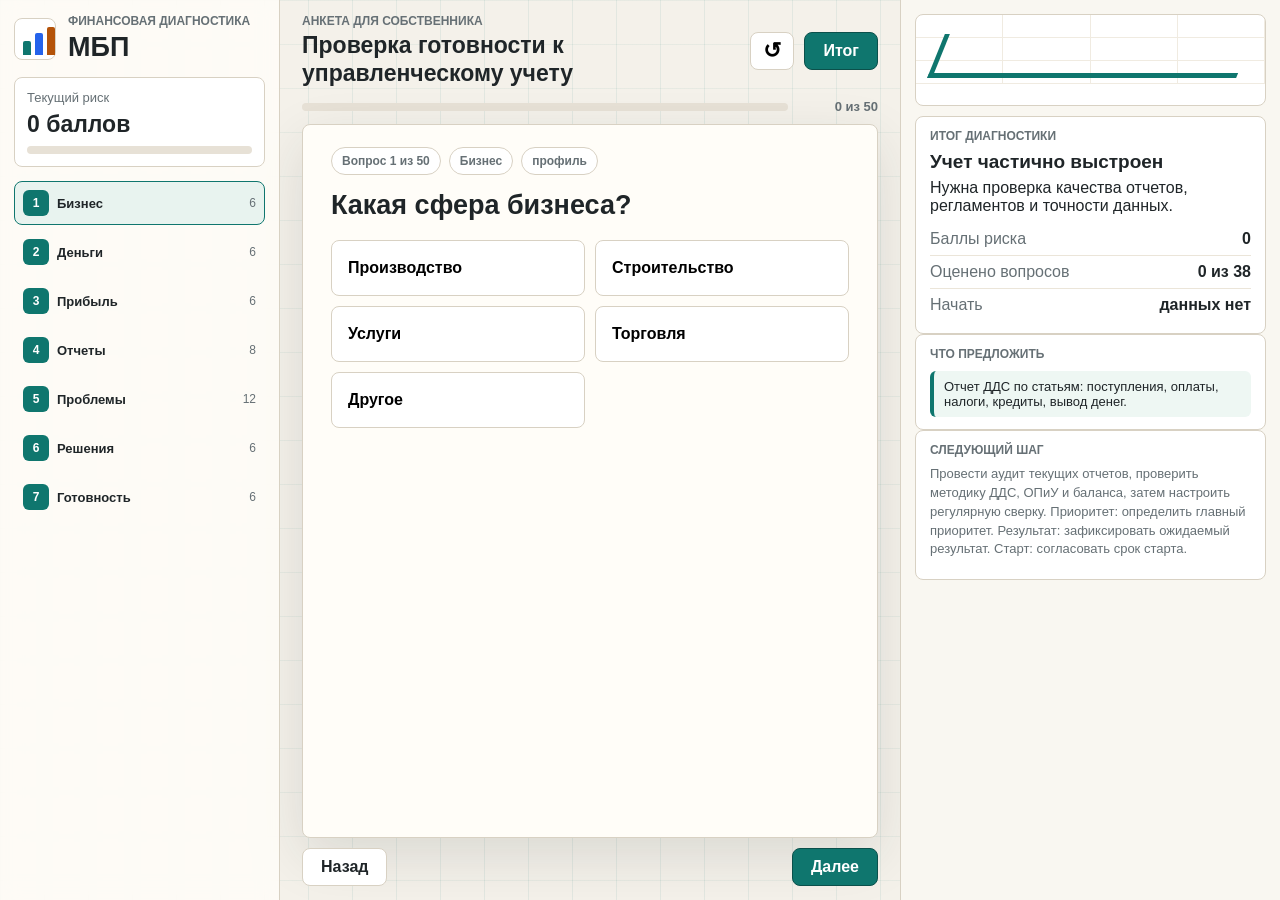
==== диагностика МБП/index.html @ 45a4d308 "Добавить диагностику МБП" ====
<!doctype html>
<html lang="ru">
  <head>
    <meta charset="UTF-8" />
    <meta name="viewport" content="width=device-width, initial-scale=1.0" />
    <title>Диагностика управленческого учета МБП</title>
    <link rel="stylesheet" href="styles.css?v=2026-06-27-3" />
  </head>
  <body>
    <main class="app-shell">
      <aside class="sidebar" aria-label="Навигация по диагностике">
        <div class="brand">
          <div class="brand-mark" aria-hidden="true">
            <span></span>
            <span></span>
            <span></span>
          </div>
          <div>
            <p class="eyebrow">Финансовая диагностика</p>
            <h1>МБП</h1>
          </div>
        </div>

        <div class="score-card">
          <p>Текущий риск</p>
          <strong id="live-risk">0 баллов</strong>
          <div class="risk-meter" aria-hidden="true">
            <span id="risk-fill"></span>
          </div>
        </div>

        <nav class="section-nav" id="section-nav"></nav>
      </aside>

      <section class="workspace">
        <header class="topbar">
          <div>
            <p class="eyebrow">Анкета для собственника</p>
            <h2>Проверка готовности к управленческому учету</h2>
          </div>
          <div class="topbar-actions">
            <button class="icon-button" id="restart-button" type="button" title="Начать заново" aria-label="Начать заново">
              ↺
            </button>
            <button class="primary-action" id="result-button" type="button">Итог</button>
          </div>
        </header>

        <div class="progress-row">
          <div class="progress-track" aria-hidden="true">
            <span id="progress-fill"></span>
          </div>
          <span id="progress-label">0 из 50</span>
        </div>

        <section class="question-panel" id="question-panel" aria-live="polite"></section>

        <footer class="step-actions">
          <button class="secondary-action" id="prev-button" type="button">Назад</button>
          <button class="primary-action" id="next-button" type="button">Далее</button>
        </footer>
      </section>

      <section class="result-pane" id="result-pane" aria-label="Результат диагностики">
        <div class="result-visual" aria-hidden="true">
          <div class="visual-grid">
            <span></span><span></span><span></span><span></span>
            <span></span><span></span><span></span><span></span>
            <span></span><span></span><span></span><span></span>
          </div>
          <div class="visual-line"></div>
        </div>
        <div id="result-content"></div>
      </section>
    </main>

    <script src="app.js?v=2026-06-27-3"></script>
  </body>
</html>
---- диагностика МБП/styles.css ----
:root {
  --bg: #f4f1ea;
  --panel: #fffdf8;
  --ink: #1f2528;
  --muted: #667075;
  --line: #d8d1c3;
  --accent: #0f766e;
  --accent-dark: #0b504b;
  --warn: #b45309;
  --danger: #b91c1c;
  --blue: #2563eb;
  --shadow: 0 18px 55px rgba(35, 40, 42, 0.12);
  font-family: Inter, "Segoe UI", Arial, sans-serif;
}

* {
  box-sizing: border-box;
}

body {
  margin: 0;
  min-height: 100vh;
  overflow: hidden;
  color: var(--ink);
  background:
    linear-gradient(90deg, rgba(15, 118, 110, 0.08) 0 1px, transparent 1px 100%),
    linear-gradient(rgba(15, 118, 110, 0.06) 0 1px, transparent 1px 100%),
    var(--bg);
  background-size: 44px 44px;
}

button,
input {
  font: inherit;
}

button {
  cursor: pointer;
}

.app-shell {
  display: grid;
  grid-template-columns: 280px minmax(0, 1fr) 380px;
  height: 100vh;
  overflow: hidden;
}

.sidebar {
  display: flex;
  flex-direction: column;
  gap: 14px;
  min-height: 0;
  padding: 14px 14px;
  border-right: 1px solid var(--line);
  background: rgba(255, 253, 248, 0.84);
  backdrop-filter: blur(10px);
}

.brand {
  display: flex;
  gap: 12px;
  align-items: center;
}

.brand-mark {
  display: grid;
  grid-template-columns: repeat(3, 8px);
  align-items: end;
  gap: 4px;
  width: 42px;
  height: 42px;
  padding: 8px;
  border: 1px solid var(--line);
  border-radius: 8px;
  background: #fff;
}

.brand-mark span {
  display: block;
  width: 8px;
  border-radius: 2px 2px 0 0;
  background: var(--accent);
}

.brand-mark span:nth-child(1) { height: 14px; }
.brand-mark span:nth-child(2) { height: 22px; background: var(--blue); }
.brand-mark span:nth-child(3) { height: 28px; background: var(--warn); }

.eyebrow {
  margin: 0 0 4px;
  color: var(--muted);
  font-size: 12px;
  font-weight: 700;
  text-transform: uppercase;
}

h1,
h2,
h3,
p {
  margin-top: 0;
}

h1 {
  margin-bottom: 0;
  font-size: 27px;
}

h2 {
  margin-bottom: 0;
  font-size: 23px;
  line-height: 1.2;
}

.score-card {
  padding: 12px;
  border: 1px solid var(--line);
  border-radius: 8px;
  background: #fff;
}

.score-card p {
  margin-bottom: 6px;
  color: var(--muted);
  font-size: 13px;
}

.score-card strong {
  display: block;
  margin-bottom: 8px;
  font-size: 23px;
}

.risk-meter,
.progress-track {
  overflow: hidden;
  height: 8px;
  border-radius: 999px;
  background: #e7e1d6;
}

.risk-meter span,
.progress-track span {
  display: block;
  width: 0;
  height: 100%;
  border-radius: inherit;
  background: var(--accent);
  transition: width 0.25s ease, background 0.25s ease;
}

.section-nav {
  display: grid;
  gap: 5px;
  min-height: 0;
}

.section-button {
  display: grid;
  grid-template-columns: 26px minmax(0, 1fr) auto;
  align-items: center;
  gap: 8px;
  width: 100%;
  padding: 8px;
  border: 1px solid transparent;
  border-radius: 8px;
  color: var(--ink);
  background: transparent;
  text-align: left;
}

.section-button.is-active {
  border-color: var(--accent);
  background: #e8f3ef;
}

.section-button span:first-child {
  display: grid;
  place-items: center;
  width: 26px;
  height: 26px;
  border-radius: 6px;
  color: #fff;
  background: var(--accent);
  font-size: 12px;
  font-weight: 800;
}

.section-button span:nth-child(2) {
  overflow: hidden;
  font-size: 13px;
  font-weight: 700;
  text-overflow: ellipsis;
  white-space: nowrap;
}

.section-button small {
  color: var(--muted);
  font-size: 12px;
}

.workspace {
  display: flex;
  flex-direction: column;
  min-width: 0;
  min-height: 0;
  height: 100vh;
  padding: 14px 22px;
}

.topbar,
.step-actions,
.progress-row {
  display: flex;
  align-items: center;
  justify-content: space-between;
  gap: 16px;
}

.topbar-actions {
  display: flex;
  gap: 10px;
}

.icon-button,
.primary-action,
.secondary-action {
  min-height: 38px;
  border-radius: 8px;
  font-weight: 800;
}

.icon-button {
  width: 44px;
  border: 1px solid var(--line);
  background: #fff;
  font-size: 22px;
}

.primary-action {
  border: 1px solid var(--accent-dark);
  color: #fff;
  background: var(--accent);
  padding: 0 18px;
}

.secondary-action {
  border: 1px solid var(--line);
  color: var(--ink);
  background: #fff;
  padding: 0 18px;
}

.progress-row {
  margin: 12px 0 10px;
}

.progress-track {
  flex: 1;
}

#progress-label {
  width: 74px;
  color: var(--muted);
  font-size: 13px;
  font-weight: 700;
  text-align: right;
}

.question-panel {
  flex: 1;
  min-height: 0;
  overflow: hidden;
  padding: 22px 28px;
  border: 1px solid var(--line);
  border-radius: 8px;
  background: var(--panel);
  box-shadow: var(--shadow);
}

.question-meta {
  display: flex;
  flex-wrap: wrap;
  gap: 8px;
  margin-bottom: 14px;
}

.pill {
  display: inline-flex;
  align-items: center;
  min-height: 28px;
  padding: 0 10px;
  border: 1px solid var(--line);
  border-radius: 999px;
  color: var(--muted);
  background: #fff;
  font-size: 12px;
  font-weight: 800;
}

.question-title {
  max-width: 760px;
  margin-bottom: 18px;
  font-size: 27px;
  line-height: 1.22;
}

.option-grid {
  display: grid;
  grid-template-columns: repeat(2, minmax(0, 1fr));
  gap: 10px;
}

.option {
  min-height: 56px;
  padding: 12px 16px;
  border: 1px solid var(--line);
  border-radius: 8px;
  background: #fff;
  text-align: left;
  transition: border-color 0.2s ease, transform 0.2s ease, box-shadow 0.2s ease;
}

.option:hover {
  transform: translateY(-1px);
  border-color: var(--accent);
}

.option.is-selected {
  border-color: var(--accent-dark);
  box-shadow: 0 0 0 3px rgba(15, 118, 110, 0.14);
}

.option strong {
  display: block;
  line-height: 1.25;
}

.option small {
  display: block;
  margin-top: 5px;
  color: var(--muted);
}

.input-field {
  display: grid;
  gap: 8px;
  max-width: 520px;
}

.input-field label {
  color: var(--muted);
  font-size: 13px;
  font-weight: 800;
}

.input-field input {
  min-height: 48px;
  border: 1px solid var(--line);
  border-radius: 8px;
  padding: 0 14px;
}

.step-actions {
  margin-top: 10px;
}

.result-pane {
  display: flex;
  flex-direction: column;
  gap: 10px;
  min-height: 0;
  height: 100vh;
  overflow: hidden;
  padding: 14px 14px;
  border-left: 1px solid var(--line);
  background: #f9f7f1;
}

.result-visual {
  position: relative;
  overflow: hidden;
  height: 92px;
  border: 1px solid var(--line);
  border-radius: 8px;
  background: #fff;
}

.visual-grid {
  display: grid;
  grid-template-columns: repeat(4, 1fr);
  grid-auto-rows: 23px;
  opacity: 0.76;
}

.visual-grid span {
  border-right: 1px solid #ece5d8;
  border-bottom: 1px solid #ece5d8;
}

.visual-line {
  position: absolute;
  left: 20px;
  right: 20px;
  bottom: 27px;
  height: 44px;
  border-left: 5px solid var(--accent);
  border-bottom: 5px solid var(--accent);
  transform: skew(-22deg);
}

.result-box {
  padding: 12px 14px;
  border: 1px solid var(--line);
  border-radius: 8px;
  background: #fff;
}

.result-box h3 {
  margin-bottom: 6px;
  font-size: 19px;
}

.result-box p {
  margin-bottom: 8px;
}

.metric {
  display: grid;
  grid-template-columns: 1fr auto;
  gap: 10px;
  padding: 7px 0;
  border-bottom: 1px solid #ebe5d9;
}

.metric:last-child {
  border-bottom: 0;
}

.metric span {
  color: var(--muted);
}

.metric strong {
  text-align: right;
}

.recommendations {
  display: grid;
  gap: 7px;
  margin: 10px 0 0;
  padding: 0;
  list-style: none;
}

.recommendations li {
  padding: 8px 10px;
  border-left: 4px solid var(--accent);
  border-radius: 6px;
  background: #eef7f3;
  font-size: 13px;
}

.note {
  color: var(--muted);
  font-size: 13px;
  line-height: 1.45;
}

@media (max-width: 1180px) {
  .app-shell {
    grid-template-columns: 240px minmax(0, 1fr);
  }

  .result-pane {
    grid-column: 1 / -1;
    border-left: 0;
    border-top: 1px solid var(--line);
  }
}

@media (max-width: 760px) {
  .app-shell {
    display: block;
  }

  .sidebar,
  .workspace,
  .result-pane {
    padding: 18px;
  }

  .sidebar {
    border-right: 0;
    border-bottom: 1px solid var(--line);
  }

  .section-nav {
    grid-template-columns: repeat(2, minmax(0, 1fr));
  }

  .question-panel {
    min-height: auto;
    padding: 20px;
  }

  .question-title {
    font-size: 23px;
  }

  .option-grid {
    grid-template-columns: 1fr;
  }

  .topbar,
  .step-actions {
    align-items: stretch;
    flex-direction: column;
  }

  .topbar-actions,
  .step-actions button {
    width: 100%;
  }

  .primary-action,
  .secondary-action {
    width: 100%;
  }
}
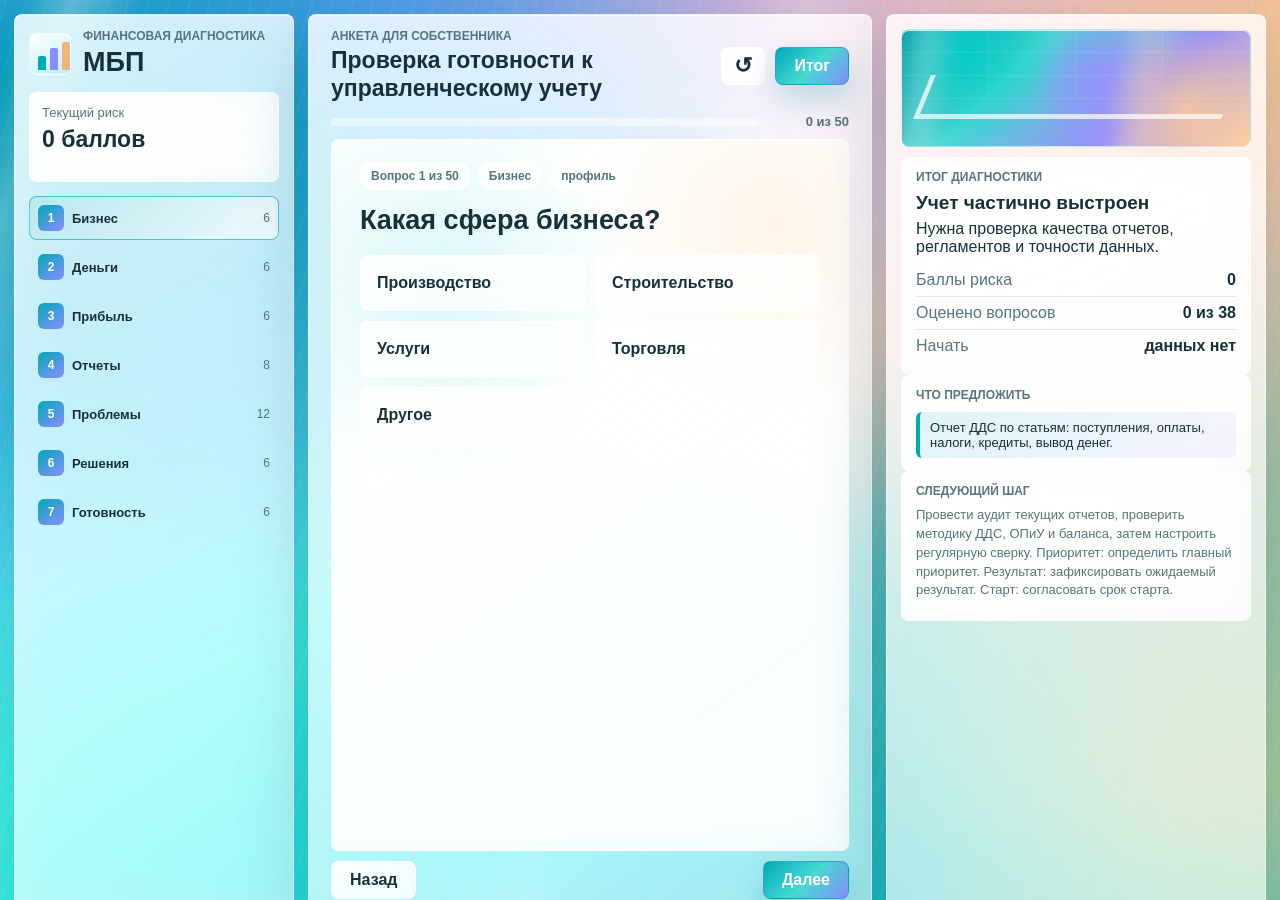
==== commit a7ffe1de: "Обновить дизайн диагностики МБП" ====
--- a/диагностика МБП/index.html
+++ b/диагностика МБП/index.html
@@ -4,7 +4,7 @@
     <meta charset="UTF-8" />
     <meta name="viewport" content="width=device-width, initial-scale=1.0" />
     <title>Диагностика управленческого учета МБП</title>
-    <link rel="stylesheet" href="styles.css?v=2026-06-27-3" />
+    <link rel="stylesheet" href="styles.css?v=2026-06-27-5" />
   </head>
   <body>
     <main class="app-shell">
@@ -74,6 +74,6 @@
       </section>
     </main>
 
-    <script src="app.js?v=2026-06-27-3"></script>
+    <script src="app.js?v=2026-06-27-5"></script>
   </body>
 </html>
--- a/диагностика МБП/styles.css
+++ b/диагностика МБП/styles.css
@@ -528,3 +528,261 @@
     width: 100%;
   }
 }
+
+/* Pearlescent liquid design */
+:root {
+  --bg: #0f8797;
+  --panel: rgba(255, 255, 255, 0.72);
+  --ink: #17313a;
+  --muted: #58747d;
+  --line: rgba(255, 255, 255, 0.58);
+  --accent: #00a9b7;
+  --accent-dark: #007c8d;
+  --warn: #f5b47d;
+  --danger: #c4526c;
+  --blue: #7f9cff;
+  --shadow: 0 22px 70px rgba(0, 94, 116, 0.22);
+  font-family: Inter, "Segoe UI", Arial, sans-serif;
+}
+
+body {
+  position: relative;
+  background:
+    radial-gradient(circle at 14% 8%, rgba(0, 217, 199, 0.75), transparent 28%),
+    radial-gradient(circle at 78% 16%, rgba(255, 218, 153, 0.72), transparent 24%),
+    radial-gradient(circle at 68% 66%, rgba(165, 137, 255, 0.66), transparent 34%),
+    linear-gradient(135deg, #07879a 0%, #1ec8c0 36%, #92b1ff 68%, #ffd4a7 100%);
+}
+
+body::before,
+body::after {
+  position: fixed;
+  inset: -18%;
+  pointer-events: none;
+  content: "";
+}
+
+body::before {
+  opacity: 0.92;
+  filter: blur(22px) saturate(1.35);
+  background:
+    radial-gradient(ellipse at 18% 24%, rgba(6, 142, 153, 0.88), transparent 34%),
+    radial-gradient(ellipse at 44% 36%, rgba(133, 232, 228, 0.6), transparent 28%),
+    radial-gradient(ellipse at 66% 30%, rgba(226, 191, 255, 0.48), transparent 32%),
+    radial-gradient(ellipse at 82% 78%, rgba(255, 212, 150, 0.54), transparent 27%),
+    conic-gradient(from 150deg at 50% 50%, #00a8ba, #63e7dd, #a798ff, #ffc995, #00a8ba);
+}
+
+body::after {
+  opacity: 0.48;
+  mix-blend-mode: screen;
+  background:
+    linear-gradient(115deg, transparent 0 18%, rgba(255, 246, 222, 0.62) 20%, transparent 23% 48%, rgba(255, 255, 255, 0.44) 51%, transparent 54%),
+    repeating-linear-gradient(115deg, rgba(255, 255, 255, 0.18) 0 1px, transparent 1px 18px);
+  transform: rotate(-7deg) scale(1.08);
+}
+
+.app-shell {
+  position: relative;
+  z-index: 1;
+  gap: 14px;
+  padding: 14px;
+  background: transparent;
+}
+
+.sidebar,
+.workspace,
+.result-pane {
+  position: relative;
+  z-index: 1;
+  border: 1px solid rgba(255, 255, 255, 0.52);
+  border-radius: 8px;
+  background:
+    linear-gradient(145deg, rgba(255, 255, 255, 0.76), rgba(255, 255, 255, 0.42)),
+    rgba(255, 255, 255, 0.34);
+  box-shadow: var(--shadow), inset 0 1px 0 rgba(255, 255, 255, 0.74);
+  backdrop-filter: blur(22px) saturate(1.35);
+}
+
+.sidebar {
+  border-right: 1px solid rgba(255, 255, 255, 0.52);
+}
+
+.result-pane {
+  border-left: 1px solid rgba(255, 255, 255, 0.52);
+}
+
+.brand-mark,
+.score-card,
+.question-panel,
+.result-box,
+.result-visual,
+.option,
+.pill,
+.icon-button,
+.primary-action,
+.secondary-action {
+  border-color: rgba(255, 255, 255, 0.62);
+  background:
+    linear-gradient(145deg, rgba(255, 255, 255, 0.84), rgba(255, 255, 255, 0.52)),
+    rgba(255, 255, 255, 0.42);
+  box-shadow: inset 0 1px 0 rgba(255, 255, 255, 0.76);
+  backdrop-filter: blur(16px) saturate(1.3);
+}
+
+.brand-mark {
+  background:
+    linear-gradient(145deg, rgba(255, 255, 255, 0.85), rgba(147, 234, 226, 0.58)),
+    rgba(255, 255, 255, 0.52);
+}
+
+.brand-mark span:nth-child(1) {
+  background: #00a9b7;
+}
+
+.brand-mark span:nth-child(2) {
+  background: #8a8dff;
+}
+
+.brand-mark span:nth-child(3) {
+  background: #f2b57f;
+}
+
+.eyebrow,
+#progress-label,
+.score-card p,
+.section-button small,
+.metric span,
+.note,
+.option small {
+  color: var(--muted);
+}
+
+h1,
+h2,
+h3,
+.score-card strong,
+.question-title,
+.option strong,
+.metric strong,
+.result-box h3 {
+  color: var(--ink);
+}
+
+.risk-meter,
+.progress-track {
+  background: rgba(255, 255, 255, 0.5);
+}
+
+.risk-meter span,
+.progress-track span {
+  background: linear-gradient(90deg, #00a9b7, #56ddd5, #a495ff, #ffc78e);
+  box-shadow: 0 0 18px rgba(18, 194, 201, 0.38);
+}
+
+.section-button {
+  color: var(--ink);
+}
+
+.section-button:hover {
+  border-color: rgba(255, 255, 255, 0.74);
+  background: rgba(255, 255, 255, 0.44);
+}
+
+.section-button.is-active {
+  border-color: rgba(0, 169, 183, 0.62);
+  background:
+    linear-gradient(135deg, rgba(0, 169, 183, 0.18), rgba(255, 255, 255, 0.5)),
+    rgba(255, 255, 255, 0.44);
+}
+
+.section-button span:first-child {
+  color: #ffffff;
+  background: linear-gradient(145deg, #00a9b7, #8a8dff);
+}
+
+.question-panel {
+  background:
+    radial-gradient(circle at 20% 20%, rgba(0, 196, 202, 0.14), transparent 28%),
+    radial-gradient(circle at 85% 12%, rgba(255, 201, 142, 0.2), transparent 24%),
+    linear-gradient(145deg, rgba(255, 255, 255, 0.86), rgba(255, 255, 255, 0.58)),
+    rgba(255, 255, 255, 0.52);
+}
+
+.option:hover {
+  transform: translateY(-1px);
+  border-color: rgba(0, 169, 183, 0.64);
+  box-shadow: 0 14px 28px rgba(0, 122, 140, 0.13), inset 0 1px 0 rgba(255, 255, 255, 0.85);
+}
+
+.option.is-selected {
+  border-color: rgba(0, 169, 183, 0.84);
+  background:
+    linear-gradient(135deg, rgba(0, 169, 183, 0.24), rgba(164, 149, 255, 0.22)),
+    rgba(255, 255, 255, 0.72);
+  box-shadow: 0 0 0 3px rgba(0, 169, 183, 0.13), inset 0 1px 0 rgba(255, 255, 255, 0.85);
+}
+
+.primary-action {
+  border-color: rgba(0, 137, 157, 0.42);
+  color: #ffffff;
+  background: linear-gradient(135deg, #00a9b7, #47d9d1 52%, #8a8dff);
+  box-shadow: 0 14px 30px rgba(0, 139, 162, 0.24);
+}
+
+.secondary-action,
+.icon-button {
+  color: var(--ink);
+}
+
+.result-visual {
+  height: 118px;
+  overflow: hidden;
+  background:
+    radial-gradient(circle at 18% 18%, rgba(0, 209, 199, 0.85), transparent 32%),
+    radial-gradient(circle at 82% 70%, rgba(255, 204, 148, 0.76), transparent 28%),
+    radial-gradient(circle at 58% 44%, rgba(155, 139, 255, 0.82), transparent 35%),
+    linear-gradient(135deg, #068a9e, #48d7d3, #9b91f7, #ffd0a0);
+}
+
+.result-visual::before {
+  position: absolute;
+  inset: -40%;
+  content: "";
+  opacity: 0.62;
+  filter: blur(12px);
+  background:
+    linear-gradient(105deg, transparent 0 24%, rgba(255, 255, 255, 0.64) 27%, transparent 30% 56%, rgba(255, 231, 181, 0.55) 60%, transparent 64%),
+    repeating-linear-gradient(115deg, rgba(255, 255, 255, 0.22) 0 1px, transparent 1px 14px);
+  transform: rotate(-8deg);
+}
+
+.visual-grid {
+  opacity: 0.36;
+  mix-blend-mode: screen;
+}
+
+.visual-grid span {
+  border-color: rgba(255, 255, 255, 0.26);
+}
+
+.visual-line {
+  border-color: rgba(255, 255, 255, 0.72);
+}
+
+.result-box {
+  background:
+    linear-gradient(145deg, rgba(255, 255, 255, 0.82), rgba(255, 255, 255, 0.52)),
+    rgba(255, 255, 255, 0.48);
+}
+
+.metric {
+  border-bottom-color: rgba(51, 122, 135, 0.15);
+}
+
+.recommendations li {
+  border-left-color: var(--accent);
+  background:
+    linear-gradient(135deg, rgba(0, 169, 183, 0.12), rgba(164, 149, 255, 0.12)),
+    rgba(255, 255, 255, 0.5);
+}
